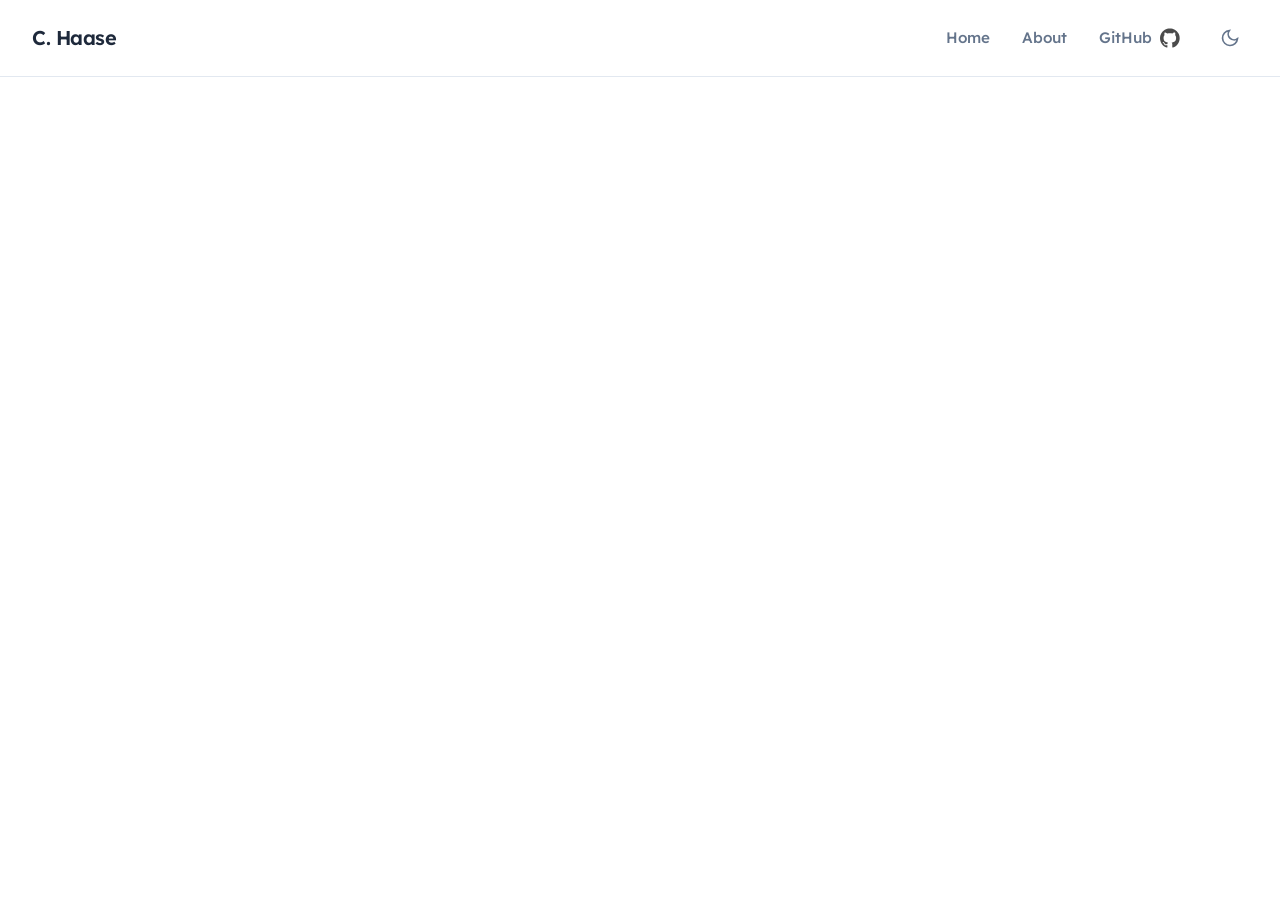
==== about.html @ ed950d2e "added navbar button functionality" ====
<!DOCTYPE html>
<html lang="en">
<head>
    <meta charset="UTF-8">
    <meta name="viewport" content="width=device-width, initial-scale=1.0">
    <title>chPortfolio</title>
    <link href="style.css" rel="stylesheet" type="text/css"/>
    <style>
        @import url('https://fonts.googleapis.com/css2?family=Lexend:wght@300;400;500;600;700&display=swap');
    </style>
    <script src="header.js" defer></script>
</head>
<body>
    <header class="navbar">
        <div class="brand">
            <h1>C. Haase</h1>
        </div>
        <nav class="nav-links">
            <span class="nav-item" id="home">Home</span>
            <span class="nav-item" id="about">About</span>
            <span class="nav-item" id="github">
                GitHub
                <img src="github-svgrepo-com.svg" alt="GitHub Logo" class="github-logo">
            </span>
            <button id="theme-toggle" class="theme-btn" aria-label="Toggle theme">
                <svg class="sun-icon" viewBox="0 0 24 24" fill="none" stroke="currentColor" stroke-width="2">
                    <circle cx="12" cy="12" r="5"></circle>
                    <line x1="12" y1="1" x2="12" y2="3"></line>
                    <line x1="12" y1="21" x2="12" y2="23"></line>
                    <line x1="4.22" y1="4.22" x2="5.64" y2="5.64"></line>
                    <line x1="18.36" y1="18.36" x2="19.78" y2="19.78"></line>
                    <line x1="1" y1="12" x2="3" y2="12"></line>
                    <line x1="21" y1="12" x2="23" y2="12"></line>
                    <line x1="4.22" y1="19.22" x2="5.64" y2="17.78"></line>
                    <line x1="18.36" y1="5.64" x2="19.78" y2="4.22"></line>
                </svg>
                <svg class="moon-icon" viewBox="0 0 24 24" fill="none" stroke="currentColor" stroke-width="2">
                    <path d="M21 12.79A9 9 0 1 1 11.21 3 7 7 0 0 0 21 12.79z"></path>
                </svg>
            </button>
        </nav>
    </header>
</body>
</html>
---- style.css ----
* {
    margin: 0;
    padding: 0;
    box-sizing: border-box;
}

:root {
    --bg-main: #ffffff;
    --bg-card: #ffffff;
    --text-primary: #1e293b;
    --text-secondary: #64748b;
    --bg-light: #f8fafc;
    --border-color: #e2e8f0;
    --border-hover: #cbd5e1;
    --accent: #2563eb;
    --shadow: 0 10px 15px -3px rgba(0, 0, 0, 0.05), 0 4px 6px -4px rgba(0, 0, 0, 0.05);
}

body.dark-mode {
    --bg-main: #0f172a;
    --bg-card: #1e293b;
    --text-primary: #f8fafc;
    --text-secondary: #94a3b8;
    --bg-light: #1e293b;
    --border-color: #334155;
    --border-hover: #475569;
    --accent: #38bdf8;
    --shadow: 0 10px 15px -3px rgba(0, 0, 0, 0.3), 0 4px 6px -4px rgba(0, 0, 0, 0.3);
}

body {
    font-family: "Lexend", sans-serif;
    color: var(--text-primary);
    background-color: var(--bg-main);
    line-height: 1.5;
    transition: background-color 0.3s ease, color 0.3s ease;
}

.navbar {
    display: flex;
    justify-content: space-between;
    align-items: center;
    padding: 1.25rem 2rem;
    border-bottom: 1px solid var(--border-color);
    background-color: var(--bg-main);
    transition: background-color 0.3s ease, border-color 0.3s ease;
}

.brand h1 {
    font-size: 1.25rem;
    font-weight: 600;
    letter-spacing: -0.025em;
}

.nav-links {
    display: flex;
    align-items: center;
    gap: 2rem;
}

.nav-item {
    font-size: 0.95rem;
    font-weight: 500;
    color: var(--text-secondary);
    cursor: pointer;
    transition: color 0.2s ease;
    display: flex;
    align-items: center;
    gap: 0.5rem;
}

.nav-item:hover {
    color: var(--accent);
}

.github-logo {
    width: 20px;
    height: 20px;
    opacity: 0.7;
    transition: opacity 0.2s ease, filter 0.2s ease;
}

body.dark-mode .github-logo {
    filter: invert(1);
}

.nav-item:hover .github-logo {
    opacity: 1;
}

.theme-btn {
    background: none;
    border: none;
    cursor: pointer;
    color: var(--text-secondary);
    width: 36px;
    height: 36px;
    display: flex;
    align-items: center;
    justify-content: center;
    border-radius: 8px;
    transition: color 0.2s ease, background-color 0.2s ease;
}

.theme-btn:hover {
    color: var(--accent);
    background-color: var(--bg-light);
}

.theme-btn svg {
    width: 20px;
    height: 20px;
}

.moon-icon {
    display: block;
}

.sun-icon {
    display: none;
}

body.dark-mode .moon-icon {
    display: none;
}

body.dark-mode .sun-icon {
    display: block;
}

.portfolio-container {
    max-width: 1200px;
    margin: 0 auto;
    padding: 3rem 2rem;
}

.section-title {
    font-size: 1.75rem;
    font-weight: 600;
    margin-bottom: 2rem;
    letter-spacing: -0.025em;
}

.project-grid {
    display: grid;
    grid-template-columns: repeat(auto-fit, minmax(450px, 1fr));
    gap: 2rem;
}

@media (max-width: 600px) {
    .project-grid {
        grid-template-columns: 1fr;
    }
}

.project-card {
    background: var(--bg-card);
    border: 1px solid var(--border-color);
    border-radius: 8px;
    overflow: hidden;
    display: flex;
    flex-direction: column;
    transition: transform 0.2s ease, box-shadow 0.2s ease, background-color 0.3s ease, border-color 0.3s ease;
}

.project-card:hover {
    transform: translateY(-4px);
    box-shadow: var(--shadow);
    border-color: var(--border-hover);
}

.project-image-wrapper {
    width: 100%;
    height: 240px;
    background-color: var(--bg-light);
    overflow: hidden;
    border-bottom: 1px solid var(--border-color);
    transition: background-color 0.3s ease, border-color 0.3s ease;
}

.project-card img {
    width: 100%;
    height: 100%;
    object-fit: cover;
    transition: transform 0.3s ease;
}

.project-card:hover img {
    transform: scale(1.02);
}

.project-info {
    padding: 1.5rem;
    display: flex;
    flex-direction: column;
    gap: 0.5rem;
    flex-grow: 1;
}

.project-card h2 {
    font-size: 1.25rem;
    font-weight: 600;
}

.project-card h3 {
    font-size: 0.95rem;
    font-weight: 400;
    color: var(--text-secondary);
    line-height: 1.6;
    transition: color 0.3s ease;
}
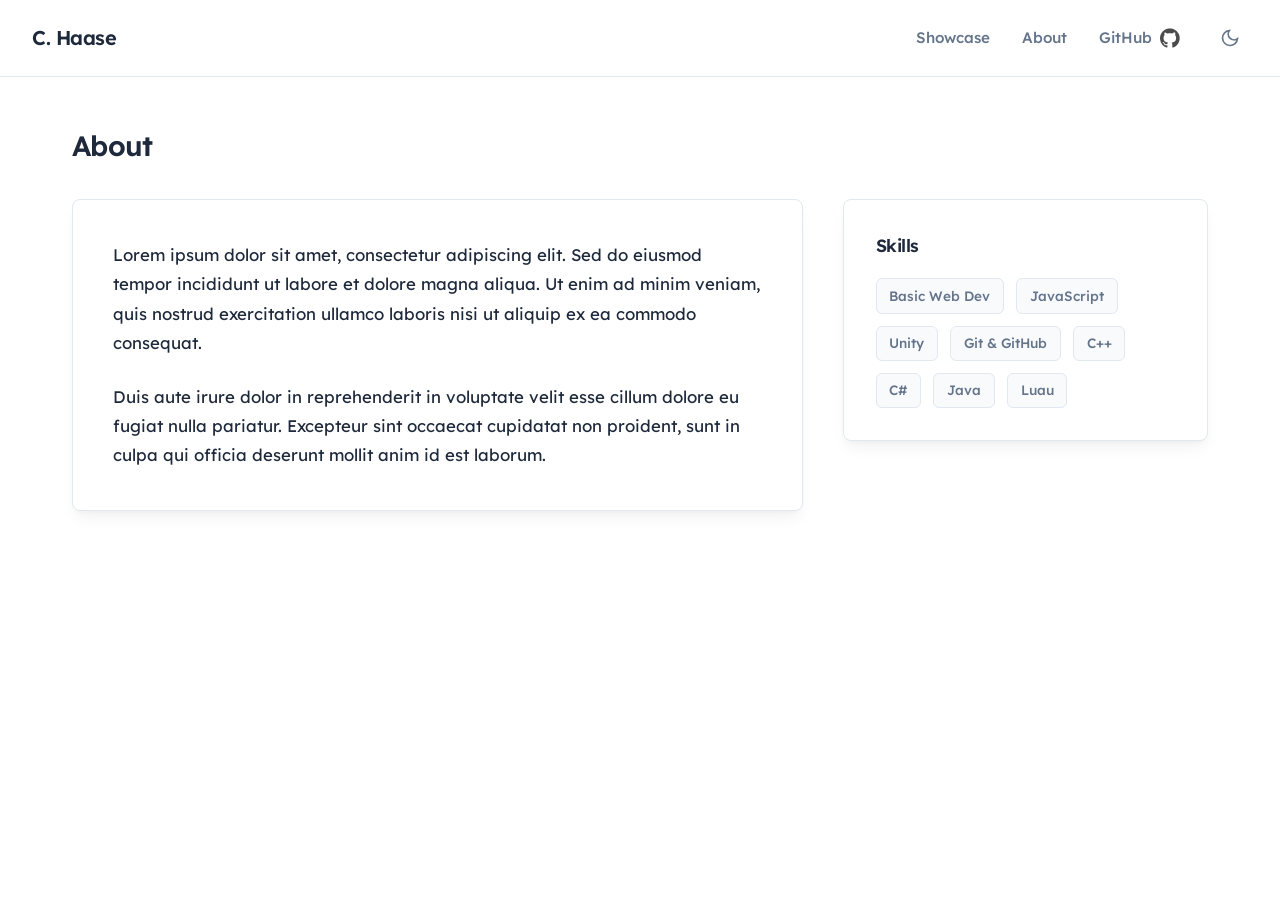
==== commit 9bd091a0: "finished showcase part of site working on about page now" ====
--- a/about.html
+++ b/about.html
@@ -3,7 +3,7 @@
 <head>
     <meta charset="UTF-8">
     <meta name="viewport" content="width=device-width, initial-scale=1.0">
-    <title>chPortfolio</title>
+    <title>chPortfolio - About</title>
     <link href="style.css" rel="stylesheet" type="text/css"/>
     <style>
         @import url('https://fonts.googleapis.com/css2?family=Lexend:wght@300;400;500;600;700&display=swap');
@@ -16,7 +16,7 @@
             <h1>C. Haase</h1>
         </div>
         <nav class="nav-links">
-            <span class="nav-item" id="home">Home</span>
+            <span class="nav-item" id="home">Showcase</span>
             <span class="nav-item" id="about">About</span>
             <span class="nav-item" id="github">
                 GitHub
@@ -40,5 +40,36 @@
             </button>
         </nav>
     </header>
+
+    <main class="portfolio-container">
+        <section class="about-section">
+            <h2 class="section-title">About</h2>
+
+            <div class="about-layout">
+                <div class="about-text-card">
+                    <p class="about-paragraph">
+                        Lorem ipsum dolor sit amet, consectetur adipiscing elit. Sed do eiusmod tempor incididunt ut labore et dolore magna aliqua. Ut enim ad minim veniam, quis nostrud exercitation ullamco laboris nisi ut aliquip ex ea commodo consequat.
+                    </p>
+                    <p class="about-paragraph">
+                        Duis aute irure dolor in reprehenderit in voluptate velit esse cillum dolore eu fugiat nulla pariatur. Excepteur sint occaecat cupidatat non proident, sunt in culpa qui officia deserunt mollit anim id est laborum.
+                    </p>
+                </div>
+
+                <div class="skills-sidebar">
+                    <h3 class="skills-title">Skills</h3>
+                    <div class="skills-grid">
+                        <span class="skill-tag">Basic Web Dev</span>
+                        <span class="skill-tag">JavaScript</span>
+                        <span class="skill-tag">Unity</span>
+                        <span class="skill-tag">Git & GitHub</span>
+                        <span class="skill-tag">C++</span>
+                        <span class="skill-tag">C#</span>
+                        <span class="skill-tag">Java</span>
+                        <span class="skill-tag">Luau</span>
+                    </div>
+                </div>
+            </div>
+        </section>
+    </main>
 </body>
 </html>
--- a/style.css
+++ b/style.css
@@ -208,4 +208,144 @@
     color: var(--text-secondary);
     line-height: 1.6;
     transition: color 0.3s ease;
+}
+
+.project-info {
+    padding: 1.5rem;
+    display: flex;
+    flex-direction: column;
+    gap: 0.5rem;
+    flex-grow: 1;
+}
+
+.project-link {
+    color: var(--accent);
+    text-decoration: none;
+    font-weight: 500;
+    transition: opacity 0.2s ease;
+}
+
+.project-link:hover {
+    text-decoration: underline;
+    opacity: 0.85;
+}
+
+.project-actions {
+    padding: 0 1.5rem 1.5rem 1.5rem;
+    background-color: var(--bg-card);
+    transition: background-color 0.3s ease;
+}
+
+.btn-github {
+    display: inline-flex;
+    align-items: center;
+    justify-content: center;
+    gap: 0.5rem;
+    padding: 0.6rem 1rem;
+    width: 100%;
+    font-size: 0.9rem;
+    font-weight: 500;
+    text-decoration: none;
+    border-radius: 6px;
+    border: 1px solid var(--border-color);
+    background-color: var(--bg-light);
+    color: var(--text-primary);
+    transition: background-color 0.2s ease, border-color 0.2s ease, color 0.2s ease;
+}
+
+.btn-github:hover {
+    background-color: var(--text-primary);
+    color: var(--bg-main);
+    border-color: var(--text-primary);
+}
+
+.btn-git-icon {
+    width: 16px;
+    height: 16px;
+}
+
+.project-card h2 {
+    font-size: 1.25rem;
+    font-weight: 600;
+}
+
+.project-card h3 {
+    font-size: 0.95rem;
+    font-weight: 400;
+    color: var(--text-secondary);
+    line-height: 1.6;
+    transition: color 0.3s ease;
+}
+
+.about-layout {
+    display: grid;
+    grid-template-columns: 2fr 1fr;
+    gap: 2.5rem;
+    align-items: start;
+}
+
+.about-text-card {
+    background: var(--bg-card);
+    border: 1px solid var(--border-color);
+    border-radius: 8px;
+    padding: 2.5rem;
+    box-shadow: var(--shadow);
+    transition: background-color 0.3s ease, border-color 0.3s ease, box-shadow 0.3s ease;
+}
+
+.about-paragraph {
+    font-size: 1.05rem;
+    line-height: 1.75;
+    color: var(--text-primary);
+    margin-bottom: 1.5rem;
+}
+
+.about-paragraph:last-child {
+    margin-bottom: 0;
+}
+
+.skills-sidebar {
+    background: var(--bg-card); 
+    border: 1px solid var(--border-color);
+    border-radius: 8px;
+    padding: 2rem;
+    box-shadow: var(--shadow);
+    transition: background-color 0.3s ease, border-color 0.3s ease, box-shadow 0.3s ease;
+}
+
+.skills-title {
+    font-size: 1.1rem;
+    font-weight: 600;
+    margin-bottom: 1.25rem;
+    color: var(--text-primary);
+    letter-spacing: -0.025em;
+}
+
+.skills-grid {
+    display: flex;
+    flex-wrap: wrap;
+    gap: 0.75rem;
+}
+
+.skill-tag {
+    font-size: 0.85rem;
+    font-weight: 500;
+    color: var(--text-secondary);
+    background-color: var(--bg-light);
+    border: 1px solid var(--border-color);
+    padding: 0.4rem 0.8rem;
+    border-radius: 6px;
+    transition: border-color 0.2s ease, color 0.2s ease, background-color 0.2s ease;
+}
+
+.skill-tag:hover {
+    border-color: var(--accent);
+    color: var(--accent);
+}
+
+@media (max-width: 850px) {
+    .about-layout {
+        grid-template-columns: 1fr;
+        gap: 2rem;
+    }
 }
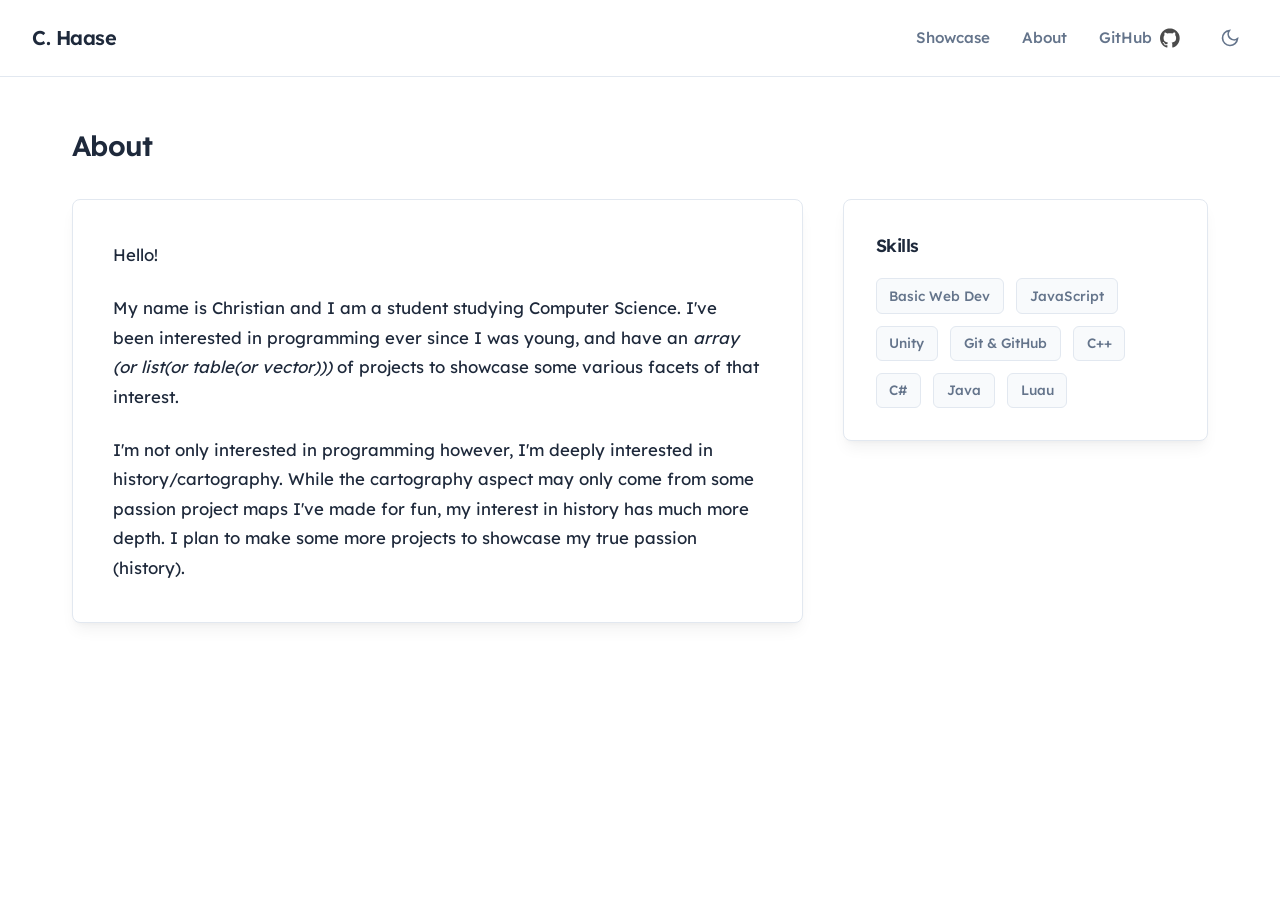
==== commit 06f7a610: "Added details to the about page. While making the necessary changes, I had an epiphany- why don't I " ====
--- a/about.html
+++ b/about.html
@@ -9,6 +9,7 @@
         @import url('https://fonts.googleapis.com/css2?family=Lexend:wght@300;400;500;600;700&display=swap');
     </style>
     <script src="header.js" defer></script>
+    <script src="about.js" defer></script>
 </head>
 <body>
     <header class="navbar">
@@ -47,14 +48,16 @@
 
             <div class="about-layout">
                 <div class="about-text-card">
-                    <p class="about-paragraph">
-                        Lorem ipsum dolor sit amet, consectetur adipiscing elit. Sed do eiusmod tempor incididunt ut labore et dolore magna aliqua. Ut enim ad minim veniam, quis nostrud exercitation ullamco laboris nisi ut aliquip ex ea commodo consequat.
+                    <p class="about-paragraph" id="greeting">
+                        Hello!
                     </p>
                     <p class="about-paragraph">
-                        Duis aute irure dolor in reprehenderit in voluptate velit esse cillum dolore eu fugiat nulla pariatur. Excepteur sint occaecat cupidatat non proident, sunt in culpa qui officia deserunt mollit anim id est laborum.
+                        My name is Christian and I am a student studying Computer Science. I've been interested in programming ever since I was young, and have an <i>array (or list(or table(or vector)))</i> of projects to showcase some various facets of that interest.
+                    </p>
+                    <p class="about-paragraph">
+                        I'm not only interested in programming however, I'm deeply interested in history/cartography. While the cartography aspect may only come from some passion project maps I've made for fun, my interest in history has much more depth. I plan to make some more projects to showcase my true passion (history).
                     </p>
                 </div>
-
                 <div class="skills-sidebar">
                     <h3 class="skills-title">Skills</h3>
                     <div class="skills-grid">
--- a/style.css
+++ b/style.css
@@ -277,6 +277,12 @@
     transition: color 0.3s ease;
 }
 
+/* about style section below */
+
+#greeting {
+    transition: opacity 0.3s ease;
+}
+
 .about-layout {
     display: grid;
     grid-template-columns: 2fr 1fr;
